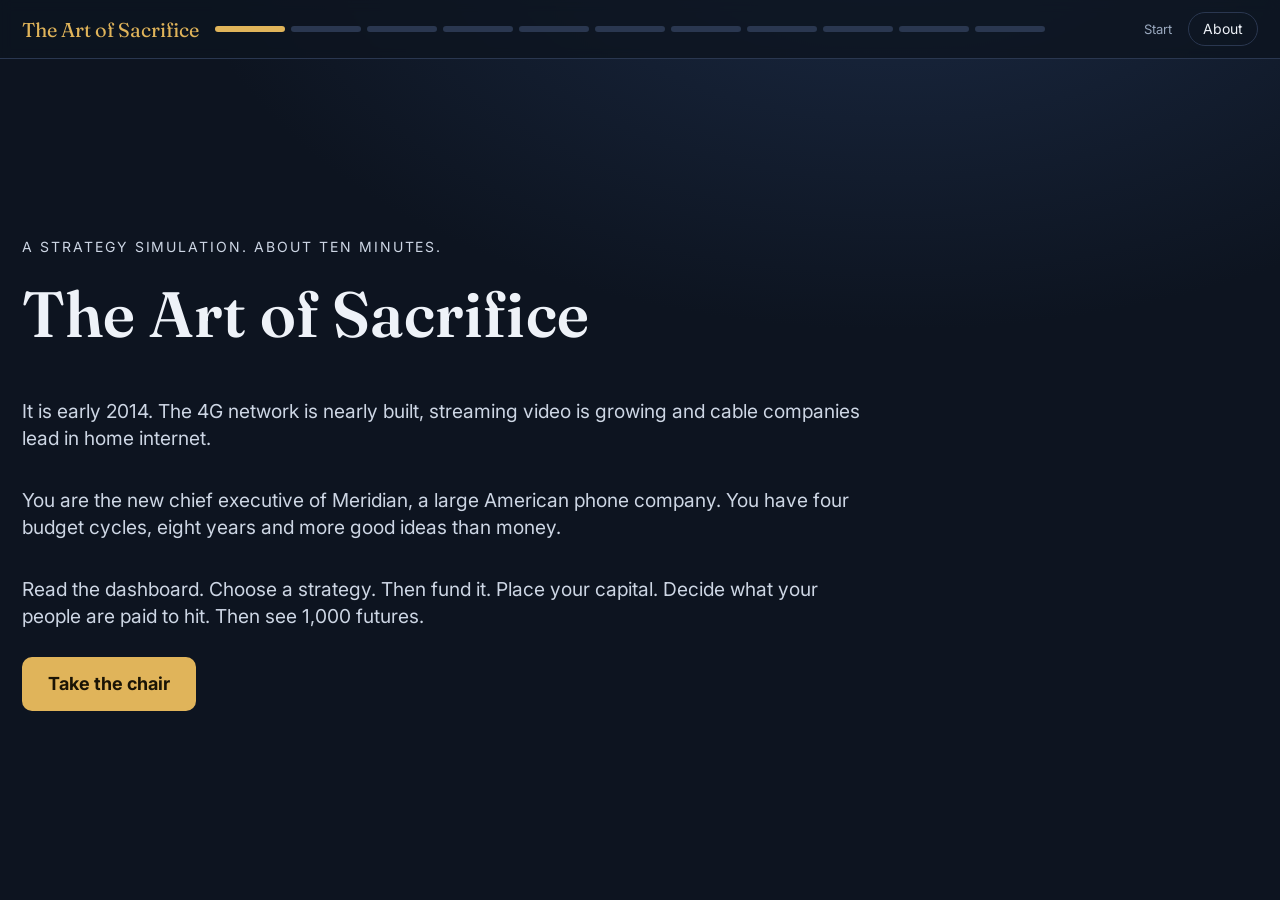
==== next/index.html @ 229cadd0 "Preview at /next: name the sacrifice each cycle, effort report Before each commit the player names t" ====
<!DOCTYPE html>
<html lang="en"><head><meta charset="utf-8"><meta name="viewport" content="width=device-width,initial-scale=1">
<title>The Art of Sacrifice</title>
<meta name="description" content="A ten minute strategy simulation. It is 2014. Choose a strategy for a telecom, fund it, choose what to measure, and see 1,000 futures.">
<link rel="preconnect" href="https://fonts.googleapis.com"><link rel="preconnect" href="https://fonts.gstatic.com" crossorigin>
<link href="https://fonts.googleapis.com/css2?family=Fraunces:opsz,wght@9..144,500;9..144,600&family=Inter:wght@400;500;600;700&display=swap" rel="stylesheet">
<style>:root{--bg:#0d1420;--panel:#141d2d;--panel2:#1a2538;--line:#2a3750;--ink:#eef2f8;--mute:#9aa8be;--brass:#e0b45a;--cy:#5cc8e8;--red:#ef6a5a;--green:#6fd08c;--amber:#f0a94a}
*{box-sizing:border-box}html,body{margin:0;height:100%}
body{background:radial-gradient(1200px 700px at 70% -10%,#1b2a44 0,var(--bg) 60%);color:var(--ink);font:16px/1.45 Inter,system-ui,sans-serif;-webkit-font-smoothing:antialiased}
h1,h2,h3{font-family:Fraunces,Georgia,serif;font-weight:600;margin:0 0 .4em;letter-spacing:.2px}
h1{font-size:clamp(34px,5vw,68px);line-height:1.02}h2{font-size:clamp(22px,2.2vw,32px)}h3{font-size:18px}
p{margin:.4em 0}.mute{color:var(--mute)}.small{font-size:13px}
button{font:inherit;color:inherit;cursor:pointer}
.top{display:flex;align-items:center;gap:16px;padding:12px 22px;border-bottom:1px solid var(--line);background:rgba(13,20,32,.8);position:sticky;top:0;z-index:5;backdrop-filter:blur(6px)}
.brand{font-family:Fraunces,serif;font-size:20px;color:var(--brass);white-space:nowrap}
.dots{display:flex;gap:6px;flex:1;align-items:center;min-width:0}
.dot{height:6px;flex:1;max-width:70px;border-radius:3px;background:var(--line)}.dot.on{background:var(--brass)}.dot.done{background:#7d6a3c}
.stepname{color:var(--mute);font-size:13px;white-space:nowrap}
.ghost{background:transparent;border:1px solid var(--line);border-radius:999px;padding:6px 14px;font-size:14px}
.ghost:hover{border-color:var(--brass)}
main{max-width:1500px;margin:0 auto;padding:22px}
.hero{min-height:calc(100vh - 120px);display:grid;align-content:center;gap:18px;max-width:900px}
.hero p{font-size:clamp(17px,1.5vw,22px);color:#cdd6e4;max-width:44em}
.cta{background:var(--brass);color:#1a1405;border:0;border-radius:10px;padding:14px 26px;font-weight:700;font-size:18px;justify-self:start}
.cta:disabled{opacity:.35;cursor:not-allowed}.cta:hover:not(:disabled){filter:brightness(1.08)}
.card{background:var(--panel);border:1px solid var(--line);border-radius:14px;padding:18px}
.grid{display:grid;gap:16px}.g2{grid-template-columns:1fr 1fr}.g3{grid-template-columns:repeat(3,1fr)}.g4{grid-template-columns:repeat(4,1fr)}
.tile b{display:block;font-family:Fraunces,serif;font-size:22px;color:var(--brass);margin:2px 0}
.tile .k{font-size:13px;text-transform:uppercase;letter-spacing:.08em;color:var(--mute)}
fieldset{border:0;padding:0;margin:14px 0 0}legend{font-family:Fraunces,serif;font-size:22px;padding:0;margin-bottom:10px}
.choice{display:block;position:relative;margin:8px 0}
.choice input{position:absolute;opacity:0;inset:0;width:100%;height:100%;cursor:pointer;margin:0}
.choice span{display:block;border:1px solid var(--line);background:var(--panel2);border-radius:10px;padding:12px 14px}
.choice input:checked+span{border-color:var(--brass);box-shadow:0 0 0 1px var(--brass) inset}
.choice input:focus-visible+span{outline:2px solid var(--cy)}
.strat{cursor:pointer;text-align:left;background:var(--panel);border:1px solid var(--line);border-radius:14px;padding:18px;display:block;width:100%}
.strat.sel{border-color:var(--brass);box-shadow:0 0 0 1px var(--brass) inset}.strat h3{color:var(--brass);font-size:22px}
.strat .k{font-size:12px;text-transform:uppercase;letter-spacing:.08em;color:var(--mute);margin-top:8px}
.fb{border-left:3px solid var(--brass);padding:8px 14px;margin-top:12px;background:var(--panel2);border-radius:0 10px 10px 0}
.board{display:grid;grid-template-columns:minmax(0,1.35fr) minmax(0,1fr);gap:16px;align-items:start}
.news{display:flex;gap:14px;align-items:baseline;margin-bottom:12px;flex-wrap:wrap}
.news .yr{font-family:Fraunces,serif;font-size:26px;color:var(--brass);white-space:nowrap}
.row{display:grid;grid-template-columns:minmax(0,1fr) auto;gap:10px;align-items:center;padding:6px 0;border-top:1px solid var(--line)}
.row:first-of-type{border-top:0}.row .nm{font-weight:600}.row .nt{font-size:13px;color:var(--mute)}
.step{display:flex;align-items:center;gap:8px}
.step button{width:40px;height:40px;border-radius:10px;border:1px solid var(--line);background:var(--panel2);font-size:22px;line-height:1}
.step button:disabled{opacity:.3;cursor:not-allowed}.step .n{width:34px;text-align:center;font:600 22px Fraunces,serif}
.chips{display:flex;gap:3px;flex-wrap:wrap;margin-top:5px;min-height:12px}
.chip{width:12px;height:12px;border-radius:50%;background:var(--brass);box-shadow:0 0 6px rgba(224,180,90,.6)}
.chip.b{background:var(--red);box-shadow:0 0 6px rgba(239,106,90,.6)}
.deal{border:1px solid var(--line);background:var(--panel2);border-radius:10px;padding:9px 14px;font-weight:600;min-width:128px}
.deal.on{background:var(--brass);color:#1a1405;border-color:var(--brass)}.deal:disabled{opacity:.35;cursor:not-allowed}
.borrow{border:1px dashed var(--red);border-radius:12px;padding:4px 12px;margin-top:10px;background:rgba(239,106,90,.06)}
.borrow .row{border:0}
.meter{display:flex;justify-content:space-between;align-items:center;gap:12px;margin-top:12px;flex-wrap:wrap}
.left{font:600 20px Fraunces,serif}.left.bad{color:var(--red)}.left.ok{color:var(--green)}
.kp{display:flex;flex-wrap:wrap;gap:8px;margin-top:8px}
.kp button{border:1px solid var(--line);background:var(--panel2);border-radius:999px;padding:8px 14px;font-size:15px}
.kp button.on{background:var(--cy);color:#04202a;border-color:var(--cy);font-weight:600}
canvas{display:block;width:100%}
.stat{display:flex;justify-content:space-between;gap:10px;padding:5px 0;font-size:15px}.stat b{font-family:Fraunces,serif}
.memo{border-left:3px solid var(--line);padding:7px 12px;margin:8px 0;background:var(--panel2);border-radius:0 8px 8px 0}
.memo.fits{border-color:var(--green)}.memo.conflicts{border-color:var(--red)}
.memo .t{font-size:12px;text-transform:uppercase;letter-spacing:.08em;color:var(--mute)}
.memo.fits .t i{color:var(--green);font-style:normal}.memo.conflicts .t i{color:var(--red);font-style:normal}
.overlay{position:fixed;inset:0;background:rgba(5,9,16,.72);display:grid;place-items:center;z-index:20;padding:16px;overflow:auto}
.modal{background:var(--panel);border:1px solid var(--line);border-radius:16px;padding:22px;max-width:860px;width:100%;max-height:92vh;overflow:auto}
.bars .b{display:grid;grid-template-columns:150px 1fr 60px;gap:10px;align-items:center;margin:8px 0}
.bars .tr{height:12px;background:var(--panel2);border-radius:6px;overflow:hidden}.bars .tr i{display:block;height:100%;background:var(--brass)}
.big{font:600 clamp(48px,6vw,88px)/1 Fraunces,serif;color:var(--brass)}
.pill{display:inline-block;border:1px solid var(--line);border-radius:999px;padding:4px 12px;margin:3px 4px 3px 0;font-size:14px}
.pill.no{border-color:var(--brass);color:var(--brass)}
table{border-collapse:collapse;width:100%}th,td{text-align:left;padding:9px 10px;border-top:1px solid var(--line);vertical-align:top}th{color:var(--mute);font-weight:500;font-size:13px;text-transform:uppercase;letter-spacing:.06em}
.tl{display:grid;grid-template-columns:72px 1fr;gap:6px 14px;margin:10px 0}.tl .y{font:600 22px Fraunces,serif;color:var(--brass)}
a{color:var(--cy)}sup a{text-decoration:none;font-size:12px}
.foot{display:flex;gap:12px;justify-content:space-between;align-items:center;margin-top:18px;flex-wrap:wrap}
@media (max-width:900px){main{padding:14px}.board,.g2,.g3,.g4{grid-template-columns:1fr}.stepname{display:none}.top{padding:10px 14px;gap:10px}.brand{font-size:16px}.bars .b{grid-template-columns:110px 1fr 48px}.tl{grid-template-columns:56px 1fr}.deal{min-width:104px}}
@media (prefers-reduced-motion:reduce){*{animation:none!important;transition:none!important}}

#gave{width:100%;padding:10px 12px;border-radius:10px;border:1px solid var(--line,#444);background:transparent;color:inherit;font:inherit}#gave option{color:#111}.ef{margin-top:8px}
</style></head>
<body><header class="top"><div class="brand">The Art of Sacrifice</div><div class="dots" id="dots" aria-hidden="true"></div><div class="stepname" id="stepname"></div><button class="ghost" id="aboutBtn">About</button></header>
<main id="app"></main><div id="ov"></div>
<script>// Illustrative model of a generic telecom in 2014. Not a forecast and not a model of any real company.
const CHIP_B = 4;
const OPTS = ['fiber','wireless','enterprise','legacy','ptv','media','cable','abroad','dividend','debt'];
const DEALS = ['ptv','media','cable','abroad'];
const KPIS = ['adds','rev','margin','fcf','churn','homes','video','biz','intl','lev'];
const DEAL_COST = { ptv: 8, media: 12, cable: 10, abroad: 8 };
const START = { debt: 6, base: 11, wireless: 50, legacy: 30, divExpected: 3, borrowMax: 6 };
const Z = { fiber:0, wireless:0, enterprise:0, legacy:0, ptv:0, media:0, cable:0, abroad:0, dividend:.5, debt:.5 };
const fit = o => Object.assign({}, Z, o);
const FIT = {
  network:   fit({ fiber:1, wireless:1, enterprise:.5 }),
  bundle:    fit({ ptv:1, wireless:1, fiber:.5 }),
  content:   fit({ media:1, wireless:1, ptv:.5, fiber:.5 }),
  broadband: fit({ cable:1, fiber:1, wireless:.5 }),
  abroad:    fit({ abroad:1, wireless:1 }),
  business:  fit({ enterprise:1, wireless:1, fiber:.5 })
};
const KZ = { adds:0, rev:0, margin:0, fcf:0, churn:0, homes:0, video:0, biz:0, intl:0, lev:.5 };
const kfit = o => Object.assign({}, KZ, o);
const KFIT = {
  network:   kfit({ churn:1, homes:1, adds:.5 }),
  bundle:    kfit({ video:1, churn:1, adds:1, rev:.5, fcf:.5 }),
  content:   kfit({ rev:1, video:.5, churn:.5, adds:.5, fcf:.5 }),
  broadband: kfit({ homes:1, churn:1, rev:.5, adds:.5 }),
  abroad:    kfit({ intl:1, adds:1, rev:.5, fcf:.5 }),
  business:  kfit({ biz:1, churn:1, rev:.5 })
};
// Tuned so each strategy, fully funded and measured to match, has a similar middle result.
const P = { fiberTake: 2.0, entTake: 2.05, wGrow: .04, tvSyn: .036, mediaMu: 1.16, mediaSyn: .012, cableMu: 1.13, abroadMu: 1.14, block: .15,
            side: { 1: 1, .5: .85, 0: .65 }, dealSide: { 1: 0, .5: -.04, 0: -.10 }, unfunded: .88 };
function rng(seed){ let a = seed>>>0; return function(){ a |= 0; a = a + 0x6D2B79F5 | 0; let t = Math.imul(a ^ a>>>15, 1|a); t = t + Math.imul(t ^ t>>>7, 61|t) ^ t; return ((t ^ t>>>14)>>>0)/4294967296; }; }
function gauss(r){ let u=0,v=0; while(u===0)u=r(); while(v===0)v=r(); return Math.sqrt(-2*Math.log(u))*Math.cos(2*Math.PI*v); }
function emptyAlloc(){ const a = { borrow:0 }; OPTS.forEach(o=>a[o]=0); return a; }
function ledger(rounds){
  let debt = START.debt; const out = []; const at = { ptv:-1, media:-1, cable:-1, abroad:-1 };
  for (let t=0; t<4; t++){
    const drag = Math.floor(debt/6); let cash = 0;
    if (at.ptv>=0 && t-at.ptv>=1 && t-at.ptv<=2) cash += 1;
    ['media','cable','abroad'].forEach(d => { if (at[d]>=0 && t-at[d]>=1) cash += 1; });
    const a = rounds[t]; const owned = {}; DEALS.forEach(d => owned[d] = at[d]>=0);
    out.push({ debtStart: debt, drag, cash, base: START.base - drag + cash, owned });
    if (!a) break;
    DEALS.forEach(d => { if (a[d]>0 && at[d]<0) at[d] = t; });
    debt = Math.max(0, debt + a.borrow - a.debt);
  }
  return out;
}
function spent(a){ let s = 0; OPTS.forEach(o => s += a[o]); return s; }
function drawFuture(r){
  const four = sd => [0,1,2,3].map(()=> gauss(r)*sd);
  return { cord: r()*.30, war: r()*.05, take: Math.exp(.25*gauss(r) - .03125), ent: Math.exp(.35*gauss(r) - .06125), rates: r()*.35,
           hits: four(.3), cab: four(.12), fx: four(.28), blocked: r() < P.block };
}
function coreShare(rounds, strategy){ let c = 0, all = 0; rounds.forEach(a => OPTS.forEach(o => { all += a[o]; if (strategy && FIT[strategy][o]===1) c += a[o]; })); return all ? c/all : 0; }
function valueOf(rounds, kpis, strategy, f){
  const F = strategy ? FIT[strategy] : null, side = o => F ? P.side[F[o]] : 1, dside = o => F ? P.dealSide[F[o]] : 0;
  const funded = !strategy || coreShare(rounds, strategy) >= .5, cm = o => (F && F[o]===1 && !funded) ? P.unfunded : 1;
  let W = START.wireless, L = START.legacy, debt = START.debt, harvest = 0, divPaid = 0, divCut = false, divPenalty = 0;
  let fiberVal = 0, fiberChips = 0, entVal = 0, entChips = 0; const own = { ptv:0, media:0, cable:0, abroad:0 };
  const maturity = [1, 1, .8, .5];
  for (let t=0; t<4; t++){
    const a = rounds[t], k = kpis[t] || [], has = id => k.indexOf(id)>=0;
    let kBuild = 1; if (has('margin')) kBuild *= .85; if (has('fcf')) kBuild *= .85; if (has('rev')) kBuild *= .95;
    let take = f.take * P.fiberTake; if (has('homes')) take *= .93; if (has('churn')) take *= 1.05;
    const fEff = a.fiber * kBuild * (has('homes') ? 1.1 : 1);
    fiberChips += fEff; fiberVal += fEff * take * maturity[t] * side('fiber') * cm('fiber');
    const eEff = a.enterprise * kBuild; let et = f.ent * P.entTake; if (has('biz')) et *= 1.08;
    entChips += eEff; entVal += eEff * et * maturity[t] * side('enterprise') * cm('enterprise');
    let war = f.war; if (has('churn')) war *= .7; if (has('adds')) war *= .6;
    const w = a.wireless * kBuild * (t===2 ? 1.25 : 1);
    let g = w>=2 ? (P.wGrow*Math.min(w-2,3) + .015*Math.max(0,w-5)) * side('wireless') * cm('wireless') : -.06*(2-w);
    if (has('adds')) g -= .012;
    if (own.ptv>0 && F && F.ptv===1) g += P.tvSyn * (1.5 - 3.3*f.cord) * cm('ptv');
    if (own.media>0 && F && F.media===1) g += P.mediaSyn * cm('media');
    W *= (1 + g - war);
    L *= .78; harvest += a.legacy * .8 * (has('margin') ? 1.15 : 1);
    if (own.ptv>0){ let d = f.cord - dside('ptv'); if (has('video')) d *= .8; own.ptv *= (1-d) * (has('video') ? .975 : 1) * cm('ptv'); }
    if (own.media>0) own.media *= Math.max(.3, P.mediaMu + f.hits[t] + dside('media')) * cm('media');
    if (own.cable>0) own.cable *= Math.max(.5, P.cableMu + f.cab[t] + dside('cable') + (has('homes') ? .01 : 0)) * cm('cable');
    if (own.abroad>0) own.abroad *= Math.max(.3, P.abroadMu + f.fx[t] + dside('abroad') + (has('intl') ? .02 : 0)) * cm('abroad');
    DEALS.forEach(d => { if (a[d]>0 && own[d]===0) own[d] = DEAL_COST[d]; });
    if (a.cable>0 && f.blocked) own.cable = -1; // regulators block the deal
    divPaid += a.dividend;
    if (a.dividend < START.divExpected){ if (!divCut){ divPenalty += 3; divCut = true; } divPenalty += .3*(START.divExpected - a.dividend); }
    debt = Math.max(0, debt + a.borrow - a.debt);
  }
  let cableVal = own.cable; if (own.cable===-1) cableVal = DEAL_COST.cable - 1.5;
  if (fiberChips >= 12) fiberVal *= 1.15; if (entChips >= 8) entVal *= 1.1;
  let levN = 0; kpis.forEach(k => { if ((k||[]).indexOf('lev')>=0) levN++; }); const rs = f.rates * (1 - .2*levN/4);
  const debtPen = debt + Math.max(0, debt-10)*rs + Math.max(0, debt-14)*.8;
  const cashBack = own.cable===-1 ? 0 : 0;
  const parts = { wireless: W, fiber: fiberVal, enterprise: entVal, legacy: L + harvest, ptv: own.ptv, media: own.media, cable: cableVal, abroad: own.abroad, dividend: divPaid - divPenalty, debt: -debtPen };
  let v = cashBack; for (const p in parts) v += parts[p];
  return { v, parts, endDebt: debt };
}
const STATUS_QUO = [0,1,2,3].map(()=>Object.assign(emptyAlloc(), { wireless:2, legacy:3, dividend:3, debt:2 }));
function futures(seed, n){ const r = rng(seed); const out = []; for (let i=0;i<n;i++) out.push(drawFuture(r)); return out; }
function simulate(rounds, kpis, strategy, fut, base){
  const vals = fut.map(f => valueOf(rounds, kpis, strategy, f).v / base * 100);
  const s = vals.slice().sort((a,b)=>a-b); const q = p => s[Math.min(s.length-1, Math.floor(p*s.length))];
  return { vals, p10: q(.1), p50: q(.5), p90: q(.9), beat: vals.filter(x=>x>=100).length / vals.length };
}
function baseline(fut){ const s = fut.map(f=>valueOf(STATUS_QUO, [[],[],[],[]], null, f).v).sort((a,b)=>a-b); return s[Math.floor(s.length/2)]; }
function project(rounds, kpis){
  const R = rounds.slice(), K = kpis.slice(); const last = R[R.length-1], lk = K[K.length-1];
  while (R.length<4){ const c = Object.assign({}, last); DEALS.forEach(d=>c[d]=0); R.push(c); K.push(lk); }
  return { R, K };
}
function coherence(rounds, kpis, strategy){
  const tot = emptyAlloc(); let all = 0, borrowed = 0;
  rounds.forEach(a => { OPTS.forEach(o => { tot[o] += a[o]; all += a[o]; }); borrowed += a.borrow; });
  let f = 0; OPTS.forEach(o => f += tot[o] * FIT[strategy][o]); f = all ? f/all : 0;
  const core = coreShare(rounds, strategy);
  const sorted = OPTS.map(o=>tot[o]).sort((a,b)=>b-a); const top2 = all ? (sorted[0]+sorted[1])/all : 0;
  let kf = 0, kn = 0; kpis.forEach(k => k.forEach(id => { kf += KFIT[strategy][id]; kn++; })); kf = kn ? kf/kn : 0;
  const led = ledger(rounds); const last = rounds[3];
  const endDebt = Math.max(0, led[3].debtStart + last.borrow - last.debt);
  const bal = Math.max(0, Math.min(1, 1 - (endDebt-10)/12));
  const said_no = OPTS.filter(o => tot[o]===0);
  const pts = { fit: 45*Math.min(1, f/.85), measures: 25*kf, focus: 15*Math.min(1, top2/.6), balance: 15*bal };
  const moved = (() => { const a = rounds[0], q = STATUS_QUO[0]; let d = 0; OPTS.forEach(o => d += Math.abs(a[o]-q[o])); return d / (spent(a) + spent(q)); })();
  return { score: Math.round(pts.fit+pts.measures+pts.focus+pts.balance), pts, tot, all, borrowed, endDebt, said_no, top2, core, funded: core>=.5, moved };
}
const Model = { CHIP_B, OPTS, DEALS, KPIS, DEAL_COST, START, FIT, KFIT, P, emptyAlloc, ledger, spent, futures, simulate, baseline, project, coherence, coreShare, valueOf, STATUS_QUO, rng };
if (typeof module !== 'undefined') module.exports = Model; else globalThis.Model = Model;

const C = {
  company: 'Meridian',
  opts: {
    fiber:      { name: 'Fiber to homes', note: 'Slow to pay back. Lasts for decades.' },
    wireless:   { name: 'Wireless network and spectrum', note: 'Two chips a cycle holds your position.' },
    enterprise: { name: 'Cloud and security for business', note: 'Services for large companies. Slow to pay back.' },
    legacy:     { name: 'Legacy copper network', note: 'Cash today from a shrinking business.' },
    ptv:        { name: 'Buy the satellite TV company', note: 'Pays back 1 chip in each of the next two cycles.' },
    cable:      { name: 'Buy the cable operator', note: 'Pays back 1 chip every cycle after. Regulators may block it.' },
    abroad:     { name: 'Buy the foreign wireless carrier', note: 'Pays back 1 chip every cycle after. Its value moves with the currency.' },
    media:      { name: 'Buy the film and TV studio', note: 'Pays back 1 chip every cycle after.' },
    dividend:   { name: 'Dividend', note: 'Shareholders expect three chips a cycle.' },
    debt:       { name: 'Pay down debt', note: 'Every six chips of debt costs one chip a cycle.' }
  },
  rows: ['fiber','wireless','enterprise','legacy','ptv','cable','abroad','media','dividend','debt'],
  kpis: {
    adds:   'Postpaid net adds',
    rev:    'Revenue growth',
    margin: 'Profit margin',
    fcf:    'Free cash flow',
    churn:  'Customer churn',
    homes:  'Homes passed',
    video:  'Video subscribers',
    biz:    'Business contract value',
    intl:   'International subscribers',
    lev:    'Debt to earnings'
  },
  strategies: {
    network:   { name: 'Best network', where: 'Connectivity only, in your own territory.', how: 'The fastest and most reliable wireless and fiber.' },
    bundle:    { name: 'The bundle', where: 'Connectivity plus TV.', how: 'One bill for phone, internet and TV, at scale.' },
    content:   { name: 'Content plus distribution', where: 'Connectivity plus owned film and TV.', how: 'Exclusive content delivered over your own network.' },
    broadband: { name: 'Broadband everywhere', where: 'Home internet across the country.', how: 'Buy cable lines outside your territory and build fiber inside it.' },
    abroad:    { name: 'Go abroad', where: 'Wireless in faster growing countries.', how: 'Export what you know about running wireless networks.' },
    business:  { name: 'Business first', where: 'Large companies and governments.', how: 'Sell cloud, security and connected devices on top of the network.' }
  },
  guess: {
    q: 'Before you start. A company announces a new strategy. How much of next year’s budget should move to fund it?',
    a: [['5', 'About 5%'], ['20', 'About 20%'], ['50', 'About 50% or more']]
  },
  tiles: [
    ['Wireless', '54% of revenue', 'Subscribers are growing 1% a year. A challenger just cut its prices.'],
    ['Legacy voice and copper', '22% of revenue', 'Shrinking 9% a year.'],
    ['Home internet', 'Fiber reaches 5% of homes', 'Cable sells faster speeds in 70% of your territory.'],
    ['Television', 'Small resale business', 'Thin margins. Streaming services are growing.'],
    ['Balance sheet', 'Debt is 1.8 times earnings', 'Investment grade credit rating.'],
    ['Dividend', 'Raised 30 years in a row', 'Takes 45% of free cash flow.']
  ],
  diag: {
    q: 'What is the biggest challenge on this dashboard?',
    a: [
      ['core', 'The core is flattening while legacy shrinks, so future cash is at risk.', 'The dashboard supports this reading. Wireless is growing 1% a year and legacy is shrinking 9% a year. Together they are 76% of revenue.'],
      ['debt', 'Debt is too high, so interest costs will crowd out new investment.', 'Debt is 1.8 times earnings with an investment grade rating. The dashboard does not show a debt problem today. The core growing 1% while legacy shrinks 9% is the larger number.'],
      ['div', 'The dividend is too generous, so shareholders are draining needed capital.', 'The dividend takes 45% of free cash flow and is covered today. The core growing 1% while legacy shrinks 9% is the larger number.'],
      ['brand', 'The brand is weak, so customers will keep leaving for cheaper rivals.', 'The dashboard has no brand data. It does show the core growing 1% while legacy shrinks 9%.']
    ]
  },
  news: [
    ['2014 and 2015', 'A satellite TV company, a cable operator and a foreign wireless carrier are open to offers. A challenger carrier has dropped contracts and cut prices.'],
    ['2016 and 2017', 'A film and TV studio is now for sale. The other three sellers are still open to offers. Streaming is growing.'],
    ['2018 and 2019', 'The government is auctioning new spectrum for 5G. Wireless chips do 25% more this cycle. The studio and the foreign carrier are still for sale.'],
    ['2020 and 2021', 'Interest rates are rising. Customers want faster home internet. No companies are for sale.']
  ],
  dealRounds: { ptv: [0,1], cable: [0,1], abroad: [0,1,2], media: [1,2] },
  mck: 'McKinsey reviewed more than 1,600 US companies from 1990 to 2005. The capital a business unit received in one year had a 0.92 correlation with what it received the year before.',
  transfer: 'In your own unit, what are you funding a little of that you could stop funding?',
  timeline: [
    ['2014', 'AT&T reports $132.4 billion in revenue, $82.1 billion in total debt and dividends of $1.85 a share. In May it agrees to buy DIRECTV.', ['ar14','dtvpr']],
    ['2015', 'The DIRECTV deal closes in July. AT&T put the equity value at $48.5 billion and the total at $67.1 billion with DIRECTV debt. By then AT&T has also acquired two wireless carriers in Mexico, Iusacell and Nextel Mexico.', ['dtv8k','dtvpr','dtvclose']],
    ['2018', 'The Time Warner deal closes in June at $85.4 billion. AT&T reports net debt of $180.4 billion at the close.', ['twpr']],
    ['2020', 'AT&T records a $15.5 billion noncash impairment on its domestic video business in the fourth quarter.', ['q420']],
    ['2021', 'AT&T moves its US video business into a venture with TPG. The deal implies an enterprise value of $16.25 billion. AT&T keeps 70%.', ['tpg21']],
    ['2022', 'WarnerMedia is spun off and merged with Discovery in April. AT&T receives $40.4 billion in cash, and WarnerMedia keeps certain debt. The annual dividend goes from $2.08 to $1.11 a share. AT&T says it will step up investment in 5G and fiber, with a plan to reach 30 million fiber locations by the end of 2025.', ['wbd22','div22']],
    ['2024', 'AT&T agrees to sell its remaining 70% of DIRECTV to TPG and expects about $7.6 billion in cash payments.', ['tpg24']]
  ],
  sources: {
    ar14:  ['AT&T Inc., 2014 Annual Report, Exhibit 13 to Form 10-K', 'https://www.sec.gov/Archives/edgar/data/732717/000073271715000016/ex13.htm'],
    dtv8k: ['AT&T Inc., Form 8-K, DIRECTV merger closing, July 24, 2015', 'https://sec.gov/Archives/edgar/data/732717/000073271715000069/form8k.htm'],
    dtvpr: ['AT&T and DIRECTV merger announcement, May 18, 2014, as reported by Advanced Television', 'https://www.advanced-television.com/2014/05/19/att-acquires-directv-for-48-5bn/'],
    twpr:  ['AT&T Completes Acquisition of Time Warner Inc., June 2018, as reported by Telecompaper', 'https://www.telecompaper.com/news/atandt-completes-acquisition-of-time-warner--1248664'],
    q420:  ['AT&T Inc., Form 8-K, fourth quarter 2020 results, January 27, 2021', 'https://www.sec.gov/Archives/edgar/data/732717/000073271721000007/t-20210127.htm'],
    tpg21: ['AT&T and TPG to Form New Entity to Operate AT&T’s U.S. Video Unit, February 25, 2021', 'https://about.att.com/story/2021/video.html'],
    wbd22: ['Discovery and AT&T Close WarnerMedia Transaction, April 8, 2022, as reported by Telecompetitor', 'https://www.telecompetitor.com/att-and-discovery-close-warnermedia-transaction/'],
    div22: ['AT&T Inc., Form 8-K, February 1, 2022', 'https://www.sec.gov/Archives/edgar/data/732717/000119312522023926/d297230d8k.htm'],
    tpg24: ['AT&T Sells Remaining Stake in DIRECTV to TPG, September 30, 2024', 'https://about.att.com/story/2024/directv-to-tpg.html'],
    dtvclose: ['AT&T Completes Acquisition of DIRECTV, July 24, 2015, as reprinted by Converge Digest', 'https://convergedigest.com/at-completes-acquisition-of-directv/'],
    mck:   ['Stephen Hall, Dan Lovallo and Reinier Musters, “How to put your money where your strategy is,” McKinsey Quarterly, March 2012', 'https://mckinsey.com/capabilities/strategy-and-corporate-finance/our-insights/how-to-put-your-money-where-your-strategy-is'],
    ptw:   ['A. G. Lafley and Roger L. Martin, Playing to Win: How Strategy Really Works (Harvard Business Review Press, 2013)', ''],
    porter:['Michael E. Porter, “What Is Strategy?” Harvard Business Review, November to December 1996', ''],
    kerr:  ['Steven Kerr, “On the Folly of Rewarding A, While Hoping for B,” Academy of Management Journal 18, no. 4 (1975)', '']
  }
};
function memos(a, k, strat, ctx){
  const out = []; const has = id => k.indexOf(id)>=0; const build = a.fiber + a.wireless;
  const tag = id => Model.KFIT[strat][id]===1 ? 'fits' : (Model.KFIT[strat][id]===0 ? 'conflicts' : 'neutral');
  if (has('margin')) out.push(['margin', build>0 ? 'Regional leaders hit the margin target by slowing construction crews. Your network chips built 15% less.' : 'Leaders hit the margin target by trimming legacy upkeep costs. Legacy cash rose 15%.']);
  if (has('fcf')) out.push(['fcf', build>0 ? 'Finance pushed capital projects into next year to protect free cash flow. Your network chips built 15% less.' : 'Finance protected free cash flow. There was no network build to delay.']);
  if (has('rev')) out.push(['rev', Model.DEALS.some(d=>a[d]||ctx.owned[d]) ? 'Revenue jumped with the acquisition. Teams spent the cycle on integration and network build ran 5% slower.' : 'Sales teams chased low margin equipment revenue. Revenue grew and wireless value slipped 1%.']);
  if (has('adds')) out.push(['adds', 'Stores gave away phones to hit net adds. Subscribers rose and revenue per customer fell.']);
  if (has('churn')) out.push(['churn', 'Care teams fixed repeat problems to keep customers. Rival price cuts hurt 30% less.']);
  if (has('homes')) out.push(['homes', a.fiber>0 ? 'Crews built fiber fast, in the places where it was cheapest. Homes passed rose 10% and sign ups per home fell 7%.' : ((a.cable||ctx.owned.cable) ? 'The cable unit extended its lines to count more homes passed.' : 'You measured homes passed and funded no fiber or cable. Nobody could act on this.')]);
  if (has('video')) out.push(['video', (a.ptv||ctx.owned.ptv) ? 'Video teams discounted bundles to hold subscribers. Losses slowed 20% and each subscriber earned less.' : 'You measured video subscribers and you own no video business. Nobody could act on this.']);
  if (has('biz')) out.push(['biz', a.enterprise>0 ? 'Account teams signed long contracts with large customers. Business services earned 8% more per chip.' : 'You measured business contract value and funded no business services. Nobody could act on this.']);
  if (has('intl')) out.push(['intl', (a.abroad||ctx.owned.abroad) ? 'The foreign unit pushed hard for subscribers. Its value grew 2 points faster.' : 'You measured international subscribers and you own no foreign carrier. Nobody could act on this.']);
  if (has('lev')) out.push(['lev', a.borrow>2 ? 'Treasury objected to the borrowing. You overrode them.' : 'Treasury refinanced early. Rising rates will hurt less.']);
  return out.map(m => ({ id: m[0], text: m[1], tag: tag(m[0]) }));
}
globalThis.C = C; globalThis.memos = memos;

// Effort report: time on open decisions plus optional work. A proxy for effort, not a measure of learning.
// EF.watch(fn): fn returns the label of the decision now open, or null. EF.extra(label): one piece of optional work.
const EF = (() => {
  const items = [], opt = {}; let cur = null, fn = null, last = Date.now(), act = Date.now(), seen = new Set();
  const tick = () => {
    const n = Date.now(); let lab = null; try { lab = fn ? fn() : null; } catch (e) { }
    if (cur && lab !== cur.label) cur = null;
    if (lab && !cur) { cur = items.find((i) => i.label === lab); if (!cur) { cur = { label: lab, ms: 0, rev: 0 }; items.push(cur); } seen = new Set(); }
    if (cur && !document.hidden && n - act < 90000) cur.ms += Math.min(n - last, 2000);
    last = n;
  };
  setInterval(tick, 400);
  ['pointerdown', 'keydown', 'input'].forEach((e) => addEventListener(e, () => { act = Date.now(); }, true));
  addEventListener('click', (e) => {
    const t = e.target.closest && e.target.closest('input[type=radio],label,.pick,.pred,.chip,.pick button,.opt'); if (!t) return; tick(); if (!cur) return;
    const i = t.matches('label') ? t.querySelector('input') : t; if (!i) return;
    const k = i.name || i.dataset.k || (i.parentElement && (i.parentElement.id || i.parentElement.getAttribute('aria-label'))) || 'x';
    if (seen.has(k)) cur.rev++; else seen.add(k);
  }, true);
  const mmss = (ms) => { const s = Math.round(ms / 1000); return (s >= 60 ? Math.floor(s / 60) + ' min ' : '') + (s % 60) + ' s'; };
  const sum = () => { tick(); const d = items.filter((i) => i.ms > 400), tot = d.reduce((a, i) => a + i.ms, 0), top = d.slice().sort((a, b) => b.ms - a.ms)[0], rev = d.reduce((a, i) => a + i.rev, 0), ex = Object.entries(opt); return { d, tot, top, rev, ex }; };
  return {
    watch(f) { fn = f; }, extra(k) { opt[k] = (opt[k] || 0) + 1; }, tick, items, opt,
    html() {
      const { d, tot, top, rev, ex } = sum(); if (!d.length) return '';
      return `<h3>Effort</h3><p class="small ef">Time on decisions: <b>${mmss(tot)}</b> across ${d.length} ${d.length === 1 ? "decision" : "decisions"}. ${top ? `Longest: ${top.label} (${mmss(top.ms)}). ` : ''}Answers changed before committing: ${rev}. Optional work: ${ex.length ? ex.map(([k, n]) => `${k}${n > 1 ? ' ×' + n : ''}`).join(', ') : 'none'}.</p><p class="small ef hint">The clock runs only while a decision is open and you are active. Time is a rough stand-in for effort. It is not a measure of learning, and it is not scored.</p>`;
    },
    text() { const { d, tot, top, rev, ex } = sum(); return `Effort: ${mmss(tot)} on ${d.length} decisions${top ? `; longest ${top.label} (${mmss(top.ms)})` : ''}; answers changed before committing ${rev}; optional work: ${ex.length ? ex.map(([k, n]) => k + (n > 1 ? ' x' + n : '')).join(', ') : 'none'}`; },
  };
})();

(function(){
const M = Model, $ = s => document.querySelector(s), app = $('#app'), ov = $('#ov');
const Q = new URLSearchParams(location.search), FAST = Q.has('fast') || matchMedia('(prefers-reduced-motion:reduce)').matches;
const lc = n => n.charAt(0).toLowerCase() + n.slice(1);
const esc = s => String(s).replace(/&/g,'&amp;').replace(/</g,'&lt;');
const STEPS = ['intro','guess','diag','choose','r0','r1','r2','r3','futures','debrief','reveal'];
const NAMES = ['Start','Opening guess','Diagnose','Choose','Cycle 1','Cycle 2','Cycle 3','Cycle 4','1,000 futures','Debrief','The real case'];
let S, histDone = false;
function reset(){
  const seed = Q.has('seed') ? +Q.get('seed') : (Date.now() % 1e9);
  const fut = M.futures(seed, 1000);
  histDone = false; S = { step:'intro', guess:null, diag:null, strat:null, rounds:[], kpis:[], cur:M.emptyAlloc(), curK:[], seed, fut, base:M.baseline(fut), strip:[], memoLog:[], drawn:null, sim:null, self:null, order:shuffle(98, seed) };
}
function shuffle(n, seed){ const r = M.rng(seed+7), a = [...Array(n).keys()]; for (let i=n-1;i>0;i--){ const j = Math.floor(r()*(i+1)); [a[i],a[j]] = [a[j],a[i]]; } return a; }
const t = () => S.rounds.length;
const led = () => M.ledger(S.rounds.concat([S.cur]))[t()];
const avail = () => led().base + S.cur.borrow;
const left = () => avail() - M.spent(S.cur);
const bil = n => '$' + (n*M.CHIP_B) + ' billion';
const pct = b => (b<1 ? Math.min(99, Math.round(b*100)) : 100) + '%';
const plural = (n, w) => n + ' ' + w + (n===1 ? '' : 's');

function go(step){ S.step = step; render(); scrollTo(0,0); const h = app.querySelector('h1,h2'); if (h){ h.tabIndex = -1; h.focus({preventScroll:true}); } }
function dots(){ const i = STEPS.indexOf(S.step); $('#dots').innerHTML = STEPS.map((s,j)=>`<div class="dot ${j<i?'done':''} ${j===i?'on':''}"></div>`).join(''); $('#stepname').textContent = NAMES[i]; }
function render(){ dots(); ({intro, guess, diag, choose, futures, debrief, reveal}[S.step] || round)(); }

function intro(){
  app.innerHTML = `<section class="hero"><p class="mute" style="letter-spacing:.14em;text-transform:uppercase;font-size:14px">A strategy simulation. About ten minutes.</p>
  <h1>The Art of Sacrifice</h1>
  <p>It is early 2014. The 4G network is nearly built, streaming video is growing and cable companies lead in home internet.</p>
  <p>You are the new chief executive of ${C.company}, a large American phone company. You have four budget cycles, eight years and more good ideas than money.</p>
  <p>Read the dashboard. Choose a strategy. Then fund it. Place your capital. Decide what your people are paid to hit. Then see 1,000 futures.</p>
  <button class="cta" data-go="guess">Take the chair</button></section>`;
}
function radios(name, items, sel){ return items.map(a=>`<label class="choice"><input type="radio" name="${name}" value="${a[0]}" ${sel===a[0]?'checked':''}><span>${esc(a[1])}</span></label>`).join(''); }
function guess(){
  app.innerHTML = `<section class="card" style="max-width:820px;margin:6vh auto"><h2>One question first</h2><p class="mute">This is not scored.</p>
  <fieldset><legend>${C.guess.q}</legend>${radios('guess', C.guess.a, S.guess)}</fieldset>
  <div class="foot"><span></span><button class="cta" data-go="diag" ${S.guess?'':'disabled'}>Continue</button></div></section>`;
}
function diag(){
  const pick = C.diag.a.find(a=>a[0]===S.diag);
  app.innerHTML = `<h2>${C.company} in early 2014</h2><p class="mute">A fictional company. The figures are illustrative.</p>
  <div class="grid g3" style="margin:14px 0">${C.tiles.map(x=>`<div class="card tile"><div class="k">${x[0]}</div><b>${x[1]}</b><div>${x[2]}</div></div>`).join('')}</div>
  <div class="card"><fieldset><legend>${C.diag.q}</legend>${radios('diag', C.diag.a, S.diag)}</fieldset>
  ${pick?`<div class="fb" role="status">${pick[2]} <span class="mute">This step is not scored.</span></div>`:''}
  <div class="foot"><span></span><button class="cta" data-go="choose" ${S.diag?'':'disabled'}>Choose a strategy</button></div></div>`;
}
function choose(){
  app.innerHTML = `<h2>Where will you play, and how will you win?</h2><p class="mute">Each was a live option for a carrier in 2014. Pick one. Then you have to fund it: your score will measure whether your capital and your measures match your choice.</p>
  <div class="grid g3" style="margin:14px 0">${Object.keys(C.strategies).map(id=>{ const s=C.strategies[id]; return `<button class="strat ${S.strat===id?'sel':''}" data-strat="${id}" aria-pressed="${S.strat===id}"><h3>${s.name}</h3><div class="k">Where to play</div><div>${s.where}</div><div class="k">How to win</div><div>${s.how}</div></button>`; }).join('')}</div>
  <div class="foot"><span class="mute">Each chip you place later is ${bil(1)}.</span><button class="cta" data-go="r0" ${S.strat?'':'disabled'}>Open the first budget</button></div>`;
}
function startRound(){
  const prev = S.rounds[t()-1]; S.cur = M.emptyAlloc(); S.curGave = ''; S.gave = S.gave || [];
  if (prev){ ['fiber','wireless','enterprise','legacy','dividend','debt'].forEach(o=>S.cur[o]=prev[o]); S.curK = S.kpis[t()-1].slice();
    let over = -left(); const order = ['debt','legacy','dividend','enterprise','wireless','fiber']; let i = 0;
    while (over>0 && i<300){ const o = order[i%6]; if (S.cur[o]>0){ S.cur[o]--; over--; } i++; }
    S.cur.debt = Math.min(S.cur.debt, led().debtStart); }
}
function round(){
  const i = t(), L = led(), l = left(), nw = C.news[i], a = S.cur;
  const stepper = o => { const max = o==='debt' ? L.debtStart : 99;
    return `<div class="row"><div><div class="nm">${C.opts[o].name}</div><div class="nt">${C.opts[o].note}</div><div class="chips">${'<i class="chip"></i>'.repeat(a[o])}</div></div>
    <div class="step"><button data-dec="${o}" aria-label="Less ${C.opts[o].name}" ${a[o]<=0?'disabled':''}>&minus;</button><div class="n" id="n-${o}">${a[o]}</div><button data-inc="${o}" aria-label="More ${C.opts[o].name}" ${(l<=0||a[o]>=max)?'disabled':''}>+</button></div></div>`; };
  const deal = o => { const owned = L.owned[o], open = C.dealRounds[o].indexOf(i)>=0, on = a[o]>0;
    const lab = owned ? 'Owned' : (!open ? 'Not for sale' : (on ? 'Buying' : 'Buy for ' + M.DEAL_COST[o]));
    return `<div class="row"><div><div class="nm">${C.opts[o].name}</div><div class="nt">Costs ${M.DEAL_COST[o]} chips. ${C.opts[o].note}</div><div class="chips">${'<i class="chip"></i>'.repeat(a[o])}</div></div>
    <button class="deal ${on?'on':''}" data-deal="${o}" aria-pressed="${on}" ${(owned||!open)?'disabled':''}>${lab}</button></div>`; };
  app.innerHTML = `<div class="news"><span class="yr">${nw[0]}</span><span>${nw[1]}</span></div>
  <div class="board"><div class="card"><h2>Place your capital</h2>
    <p class="mute">You have ${plural(L.base,'chip')} this cycle. Each chip is ${bil(1)}.${L.drag?` Interest on your debt took ${plural(L.drag,'chip')}.`:''}${L.cash?` Acquired businesses added ${plural(L.cash,'chip')}.`:''}</p>
    <div class="meter" style="margin:4px 0 8px"><div class="left ${l<0?'bad':(l===0?'ok':'')}" id="left">${l<0?`Over by ${-l}. Remove chips or borrow.`:(l===0?'All capital placed':`${plural(l,'chip')} left to place`)}</div></div>
    ${C.rows.map(o=>M.DEALS.indexOf(o)>=0?deal(o):stepper(o)).join('')}
    <div class="borrow"><div class="row"><div><div class="nm">Borrow</div><div class="nt">Up to ${M.START.borrowMax} more chips this cycle. It lets you fund more and choose less.</div><div class="chips">${'<i class="chip b"></i>'.repeat(a.borrow)}</div></div>
    <div class="step"><button data-dec="borrow" aria-label="Borrow less" ${a.borrow<=0?'disabled':''}>&minus;</button><div class="n" id="n-borrow">${a.borrow}</div><button data-inc="borrow" aria-label="Borrow more" ${a.borrow>=M.START.borrowMax?'disabled':''}>+</button></div></div></div>
  </div>
  <div class="grid"><div class="card"><h3>Pay your people on three measures</h3><p class="mute small">They will hit what you measure.</p>
    <div class="kp">${M.KPIS.map(k=>`<button data-kpi="${k}" class="${S.curK.indexOf(k)>=0?'on':''}" aria-pressed="${S.curK.indexOf(k)>=0}">${C.kpis[k]}</button>`).join('')}</div></div>
    <div class="card"><h3>${C.company} territory</h3><canvas id="map" height="190"></canvas>
      <div class="stat"><span>Your strategy</span><b>${C.strategies[S.strat].name}</b></div>
      <div class="stat"><span>Debt</span><b>${bil(L.debtStart + a.borrow - a.debt)}</b></div>
      <div class="stat"><span>Companies owned</span><b>${M.DEALS.filter(d=>L.owned[d]).map(d=>({ptv:'Satellite TV',media:'Studio',cable:'Cable',abroad:'Foreign carrier'})[d]).join(', ') || 'None'}</b></div>
      ${S.strip.length?'<canvas id="strip" height="'+(34+S.strip.length*26)+'"></canvas>':''}</div>
    <div class="card"><h3>Name the sacrifice</h3><p class="mute small">Before you commit: what is the main thing you are giving up this cycle?</p>
      <select id="gave" name="gave" aria-label="What you are giving up this cycle"><option value="">Choose one</option>${C.rows.map(o=>`<option value="${o}" ${S.curGave===o?'selected':''}>${C.opts[o].name}</option>`).join('')}<option value="none" ${S.curGave==='none'?'selected':''}>Nothing. I am funding some of everything.</option></select></div>
    <button class="cta" id="commit" data-commit="1" ${(l===0&&S.curK.length===3&&S.curGave)?'':'disabled'} style="justify-self:stretch">${l!==0?'Place all your capital':(S.curK.length!==3?'Pick three measures':(!S.curGave?'Name the sacrifice':'Commit this cycle'))}</button>
  </div></div>`;
  drawMap(); if (S.strip.length) drawStrip($('#strip'), S.strip);
}
function ctx2d(c){ const d = Math.min(2, devicePixelRatio||1), w = c.clientWidth, h = +c.getAttribute('height'); c.width = w*d; c.height = h*d; c.style.height = h+'px'; const x = c.getContext('2d'); x.scale(d,d); return [x,w,h]; }
function drawMap(){
  const c = $('#map'); if (!c) return; const [x,w,h] = ctx2d(c); const all = S.rounds.concat([S.cur]);
  let fib = 0, wl = 0; all.forEach(a=>{ fib += a.fiber; wl += a.wireless; }); const lit = Math.min(98, Math.round(fib*3.3));
  const cols = 14, rows = 7, gx = w/(cols+.5), gy = (h-20)/(rows+.3), r = Math.min(gx,gy)*.28, age = all.length;
  const litSet = new Set(S.order.slice(0, lit)); const glow = Math.min(1, wl/(all.length*4));
  for (let j=0;j<rows;j++) for (let i=0;i<cols;i++){ const id = j*cols+i, cx = gx*(i+.6+(j%2)*.5), cy = gy*(j+.65);
    if (glow>0 && id%5===2){ x.beginPath(); x.arc(cx,cy,r*(2.2+glow*1.8),0,7); x.strokeStyle = `rgba(92,200,232,${.12+glow*.4})`; x.lineWidth = 1.2; x.stroke(); }
    x.beginPath(); x.arc(cx,cy,r,0,7);
    if (litSet.has(id)){ x.shadowColor = '#f0a94a'; x.shadowBlur = 10; x.fillStyle = '#f5c26b'; } else { x.shadowBlur = 0; x.fillStyle = `rgba(150,165,190,${Math.max(.12,.42-age*.07)})`; }
    x.fill(); x.shadowBlur = 0; }
  x.font = '12px Inter'; x.fillStyle = '#9aa8be'; x.fillText('Amber is fiber. Rings are wireless. Grey is copper.', 4, h-3);
}
const AX = [55, 185];
function drawStrip(c, strip){
  const [x,w,h] = ctx2d(c); const px = v => 78 + (Math.max(AX[0],Math.min(AX[1],v))-AX[0])/(AX[1]-AX[0])*(w-90);
  x.font = '12px Inter'; x.fillStyle = '#9aa8be'; x.fillText('Value at the end of 2021 if you repeat this cycle. 100 is status quo.', 0, 12);
  x.strokeStyle = '#9aa8be'; x.setLineDash([3,3]); x.beginPath(); x.moveTo(px(100),18); x.lineTo(px(100),h); x.stroke(); x.setLineDash([]);
  strip.forEach((s,i)=>{ const y = 34+i*26; x.fillStyle = '#9aa8be'; x.fillText('Cycle '+(i+1), 0, y+4);
    x.fillStyle = 'rgba(224,180,90,.35)'; x.fillRect(px(s.p10), y-6, Math.max(2,px(s.p90)-px(s.p10)), 12);
    x.fillStyle = '#e0b45a'; x.fillRect(px(s.p50)-1.5, y-9, 3, 18); x.fillStyle = '#eef2f8'; x.fillText(Math.round(s.p50), Math.min(w-22, px(s.p90)+6), y+4); });
}
function commit(){
  const L = led(), a = Object.assign({}, S.cur), k = S.curK.slice(), i = t();
  const ms = memos(a, k, S.strat, L); S.memoLog.push(ms); S.rounds.push(a); S.kpis.push(k); (S.gave = S.gave || []).push({ o: S.curGave, chips: S.curGave==='none' ? null : a[S.curGave] });
  const P = M.project(S.rounds, S.kpis); const sim = M.simulate(P.R, P.K, S.strat, S.fut, S.base); S.strip.push(sim);
  ov.innerHTML = `<div class="overlay"><div class="modal" role="dialog" aria-modal="true" aria-labelledby="mh"><h2 id="mh" tabindex="-1">What your people did in ${C.news[i][0]}</h2>
  ${ms.map(m=>`<div class="memo ${m.tag}"><div class="t">${C.kpis[m.id]} ${m.tag==='fits'?'<i>Fits your strategy</i>':(m.tag==='conflicts'?'<i>Works against your strategy</i>':'')}</div>${m.text}</div>`).join('')}
  <canvas id="strip2" height="${34+S.strip.length*26}" style="margin-top:14px"></canvas>
  <div class="foot"><span class="mute small">The bar runs from the 10th to the 90th percentile of 1,000 futures.</span><button class="cta" data-next="1">${i<3?'Next cycle':'Run 1,000 futures'}</button></div></div></div>`;
  drawStrip($('#strip2'), S.strip); $('#mh').focus();
}
function next(){ ov.innerHTML = ''; if (t()<4){ startRound(); go('r'+t()); } else { S.sim = M.simulate(S.rounds, S.kpis, S.strat, S.fut, S.base); go('futures'); } }

function dice(f){
  const o = [['Customers leaving pay TV', f.cord<.14?'slowly':(f.cord<.25?'steadily':'fast')], ['Wireless price war', f.war<.017?'mild':(f.war<.034?'moderate':'severe')],
    ['Fiber sign ups', f.take<.87?'low':(f.take<1.15?'typical':'high')], ['Interest rates', f.rates<.12?'barely rose':(f.rates<.24?'rose':'rose sharply')]];
  const any = o => S.rounds.some(a=>a[o]>0), avg = x => x.reduce((p,c)=>p+c,0)/4;
  if (any('enterprise')) o.push(['Business demand', f.ent<.8?'low':(f.ent<1.15?'typical':'high')]);
  if (any('cable')) o.push(['Cable deal', f.blocked?'blocked by regulators':'approved']);
  if (any('abroad')) o.push(['Foreign currency', avg(f.fx)<-.07?'fell':(avg(f.fx)<.07?'held':'rose')]);
  if (S.rounds.some(a=>a.media>0)){ const m = avg(f.hits); o.push(['Studio releases', m<-.07?'missed':(m<.07?'were mixed':'were hits')]); }
  return o;
}
function futures(){
  const s = S.sim;
  app.innerHTML = `<h2>Your plan in 1,000 futures</h2><p class="mute">Each dot is one possible end of 2021. The futures differ in how fast customers leave pay TV, how hard rivals cut prices, how many homes and businesses sign up, how far rates rise, how currencies move, how the studio performs and whether regulators block the cable deal.</p>
  <div class="card"><canvas id="hist" height="330"></canvas>
  <div class="grid g4" style="margin-top:10px"><div class="tile"><div class="k">Weak future, 10th percentile</div><b>${Math.round(s.p10)}</b></div><div class="tile"><div class="k">Middle future</div><b>${Math.round(s.p50)}</b></div><div class="tile"><div class="k">Strong future, 90th percentile</div><b>${Math.round(s.p90)}</b></div><div class="tile"><div class="k">Beat the status quo plan</div><b>${pct(s.beat)}</b></div></div>
  <div id="drawbox" class="fb" style="display:none" role="status"></div>
  <div class="foot"><span class="mute small">100 is the middle result of the status quo plan: hold wireless, maintain copper, pay the dividend, pay down debt.</span><span><button class="cta" id="drawBtn" data-draw="1">Draw your future</button> <button class="cta" id="toDeb" data-go="debrief" style="display:none">Debrief</button></span></div></div>`;
  animHist(); if (S.drawn!=null) showDraw();
}

function animHist(){
  const c = $('#hist'), [x,w,h] = ctx2d(c), s = S.sim, binW = 4, nb = Math.ceil((AX[1]-AX[0])/binW), counts = new Array(nb).fill(0);
  const raw = s.vals.map(v=>{ const b = Math.max(0, Math.min(nb-1, Math.floor((v-AX[0])/binW))); return [b, counts[b]++]; });
  const mx = Math.max.apply(null, counts), bw = (w-20)/nb; let d = 14, cols = 1;
  for (; d>2; d-=.5){ cols = Math.max(1, Math.floor((bw-2)/d)); if (Math.ceil(mx/cols)*d <= h-56) break; }
  const rr = d*.4, pos = raw.map(r=>[r[0], Math.floor(r[1]/cols), r[1]%cols]);
  const cxOf = q => 10 + q[0]*bw + (bw-cols*d)/2 + (q[2]+.5)*d, cyOf = q => h-32-(q[1]+.5)*d;
  const px = v => 10 + (v-AX[0])/binW*bw; const start = performance.now(), dur = (FAST || histDone) ? 0 : 2200;
  function frame(now){ const p = dur ? Math.min(1,(now-start)/dur) : 1; x.clearRect(0,0,w,h);
    x.strokeStyle = '#2a3750'; x.beginPath(); x.moveTo(0,h-28); x.lineTo(w,h-28); x.stroke();
    x.font = '12px Inter'; x.fillStyle = '#9aa8be'; for (let v=60; v<=180; v+=20){ x.fillText(v, px(v)-8, h-10); }
    x.setLineDash([4,4]); x.strokeStyle = '#9aa8be'; x.beginPath(); x.moveTo(px(100),10); x.lineTo(px(100),h-28); x.stroke(); x.setLineDash([]); x.fillText('Status quo', px(100)+6, 20);
    const n = Math.floor(p*pos.length);
    for (let i=0;i<n;i++){ const cx = cxOf(pos[i]), cy = cyOf(pos[i]); x.beginPath(); x.arc(cx,cy,rr,0,7); x.fillStyle = pos[i][0]*binW+AX[0] >= 100 ? 'rgba(224,180,90,.85)' : 'rgba(154,168,190,.7)'; x.fill(); }
    if (S.drawn!=null && p===1){ const cx = cxOf(pos[S.drawn]), cy = cyOf(pos[S.drawn]); x.beginPath(); x.arc(cx,cy,rr+5,0,7); x.strokeStyle = '#5cc8e8'; x.lineWidth = 3; x.stroke(); x.beginPath(); x.arc(cx,cy,rr+1,0,7); x.fillStyle = '#5cc8e8'; x.fill(); x.lineWidth = 1; }
    if (p<1) requestAnimationFrame(frame); }
  requestAnimationFrame(frame);
}
function draw(){ const r = M.rng(S.seed+99); S.drawn = Math.floor(r()*1000); showDraw(); histDone = true; animHist(); }
function showDraw(){
  const v = S.sim.vals[S.drawn], f = S.fut[S.drawn], b = $('#drawbox'); if (!b) return;
  const rank = Math.round(S.sim.vals.filter(z=>z<=v).length/10);
  b.style.display = 'block'; b.innerHTML = `<b>Your future: ${Math.round(v)}.</b> That is the ${ord(rank)} percentile of your own 1,000. ${dice(f).map(d=>`${d[0]}: ${d[1]}.`).join(' ')}`;
  $('#drawBtn').style.display = 'none'; $('#toDeb').style.display = '';
}
function ord(n){ n = Math.max(1, Math.min(99, n)); const s = ['th','st','nd','rd'], v = n%100; return n + (s[(v-20)%10] || s[v] || s[0]); }

function moves(co){
  const out = [], cyc = a => a.length===1 ? 'cycle '+a[0] : 'cycles '+a.slice(0,-1).join(', ')+' and '+a[a.length-1];
  const bad = []; S.rounds.forEach((a,i)=>{ if ((a.fiber+a.wireless+a.enterprise)>2 && (S.kpis[i].indexOf('margin')>=0 || S.kpis[i].indexOf('fcf')>=0)) bad.push(i+1); });
  if (bad.length) out.push(`In ${cyc(bad)} you funded the network and paid your people on margin or cash flow. They slowed the build to hit the measure.`);
  if (co.borrowed>0){ const drag = M.ledger(S.rounds).reduce((p,l)=>p+l.drag,0); out.push(`You borrowed ${plural(co.borrowed,'chip')} over four cycles. Interest took ${plural(drag,'chip')} of your capital. You ended with ${bil(co.endDebt)} of debt.`); }
  const cut = []; S.rounds.forEach((a,i)=>{ if (a.dividend<M.START.divExpected) cut.push(i+1); });
  if (cut.length) out.push(`You paid less than the expected dividend in ${cyc(cut)}. Shareholders marked the company down, and the chips went elsewhere.`);
  M.DEALS.forEach(o=>{ S.rounds.forEach((a,i)=>{ if (a[o]>0 && M.FIT[S.strat][o]===0) out.push(`In cycle ${i+1} you chose to ${lc(C.opts[o].name)}. Your stated strategy was ${C.strategies[S.strat].name}.`); }); });
  const dead = []; S.memoLog.forEach((ms,i)=>ms.forEach(m=>{ if (/Nobody could act/.test(m.text)) dead.push(i+1); }));
  if (dead.length) out.push(`In ${cyc([...new Set(dead)])} one of your three measures tracked a business you had not funded.`);
  if (!out.length) out.push('Your capital and your measures pointed the same way in every cycle.');
  return out.slice(0,4);
}
function debrief(){
  const co = M.coherence(S.rounds, S.kpis, S.strat); S.co = co;
  if (!S.self){ app.innerHTML = `<section class="card" style="max-width:760px;margin:8vh auto"><h2>Before the debrief</h2><fieldset><legend>How well did your capital match your strategy?</legend>${radios('self', [['hi','Closely'],['mid','Partly'],['lo','Loosely']], null)}</fieldset></section>`; return; }
  const v = S.sim.vals[S.drawn], good = v>=100, coh = co.score>=70;
  const quad = (coh?'Aligned plan. ':'Unaligned plan. ') + (good?'Good draw.':'Bad draw.');
  const funded = M.OPTS.filter(o=>co.tot[o]>0), g = C.guess.a.find(a=>a[0]===S.guess), st = C.strategies[S.strat];
  const coreNames = M.OPTS.filter(o=>M.FIT[S.strat][o]===1).map(o=>lc(C.opts[o].name));
  const bar = (n, v, max) => `<div class="b"><span>${n}</span><div class="tr"><i style="width:${Math.round(v/max*100)}%"></i></div><span>${Math.round(v)} of ${max}</span></div>`;
  const n1 = Object.keys(C.sources).indexOf('mck')+1;
  app.innerHTML = `<h2>Debrief</h2>
  <div class="grid g2"><div class="card"><div class="tile"><div class="k">Share of your capital that went to your strategy</div></div><div class="big">${Math.round(co.core*100)}%</div>
    <p>You chose ${st.name}. Its core is ${coreNames.join(' and ')}. ${co.funded ? 'You funded it.' : 'It got less than half your capital. In this model a strategy that is announced and not funded earns less on every core chip.'}</p>
    <p class="mute">You rated the match as ${({hi:'close',mid:'partial',lo:'loose'})[S.self]}. Alignment score: <b style="color:var(--ink)">${co.score} of 100</b>. It measures fit between your strategy, your capital and your measures. It does not say which strategy is right.</p>
    <div class="bars">${bar('Capital fits strategy', co.pts.fit, 45)}${bar('Measures fit', co.pts.measures, 25)}${bar('Focus', co.pts.focus, 15)}${bar('Balance sheet', co.pts.balance, 15)}</div></div>
   <div class="card"><h3>${quad}</h3>
    <p>Your plan beat the status quo plan in ${pct(S.sim.beat)} of 1,000 futures. The future you drew came in at ${Math.round(v)}.</p>
    <h3 style="margin-top:14px">What you said no to</h3><div>${co.said_no.length ? co.said_no.map(o=>`<span class="pill no">${C.opts[o].name}</span>`).join('') : '<span class="pill">Nothing. You funded all ten.</span>'}</div>
    <h3 style="margin-top:14px">What you funded</h3><div>${funded.map(o=>`<span class="pill">${C.opts[o].name}: ${co.tot[o]}</span>`).join('')}</div>
    <p class="mute" style="margin-top:10px">At the start you said ${g[1].toLowerCase()} of a budget should move to fund a new strategy. Your first budget moved ${Math.round(co.moved*100)}% away from the status quo plan. ${C.mck}<sup><a href="${C.sources.mck[1]}" target="_blank" rel="noopener">[${n1}]</a></sup></p></div></div>
  <div class="card" style="margin-top:16px"><h3>What you said you were giving up</h3>${(S.gave||[]).length ? S.gave.map((g,i)=>`<div class="memo">${C.news[i][0]}. You said: <b>${g.o==='none' ? 'nothing' : lc(C.opts[g.o].name)}</b>. ${g.o==='none' ? `You funded ${M.OPTS.filter(o=>S.rounds[i][o]>0).length} of ${M.OPTS.length} lines that cycle.` : (g.chips>0 ? `You still put ${plural(g.chips,'chip')} there.` : 'You put no chips there.')}</div>`).join('') : '<p class="mute">Not recorded.</p>'}${EF.html()}</div>
  <div class="card" style="margin-top:16px"><h3>Your moves</h3>${moves(co).map(m=>`<div class="memo">${m}</div>`).join('')}
    <p style="margin-top:14px"><b>${C.transfer}</b></p>
    <div class="foot"><button class="ghost" data-about="1">How the score and the model work</button><button class="cta" data-go="reveal">See the real case</button></div></div>`;
}
function reveal(){
  const sup = ks => ks.map(k=>{ const n = Object.keys(C.sources).indexOf(k)+1; return `<sup><a href="${C.sources[k][1]}" target="_blank" rel="noopener">[${n}]</a></sup>`; }).join('');
  const own = o => { const i = S.rounds.findIndex(a=>a[o]>0); return i>=0 ? 'Bought in cycle '+(i+1) : 'Passed'; };
  const co = S.co || M.coherence(S.rounds, S.kpis, S.strat); const cut = S.rounds.some(a=>a.dividend<M.START.divExpected);
  app.innerHTML = `<h2>A real company sat at this table in 2014</h2>
  <p class="mute">This is the public record of AT&amp;T. The simulation is a generic model. It does not show what AT&amp;T would have earned on another path.</p>
  <div class="grid g2" style="margin-top:14px"><div class="card"><h3>The record</h3><div class="tl">${C.timeline.map(e=>`<div class="y">${e[0]}</div><div>${esc(e[1])}${sup(e[2])}</div>`).join('')}</div></div>
  <div class="card"><h3>Side by side</h3><table><tr><th></th><th>You</th><th>AT&amp;T</th></tr>
   <tr><td>Satellite TV</td><td>${own('ptv')}</td><td>Bought DIRECTV in 2015</td></tr>
   <tr><td>Film and TV studio</td><td>${own('media')}</td><td>Bought Time Warner in 2018</td></tr>
   <tr><td>Cable operator</td><td>${own('cable')}</td><td>Did not buy one</td></tr>
   <tr><td>Foreign carrier</td><td>${own('abroad')}</td><td>Had acquired two wireless carriers in Mexico by July 2015</td></tr>
   <tr><td>Debt</td><td>${bil(M.START.debt)} to ${bil(co.endDebt)}</td><td>$82.1 billion total debt in 2014. $180.4 billion net debt in June 2018.</td></tr>
   <tr><td>Dividend</td><td>${cut?'Paid less than expected at least once':'Paid in full every cycle'}</td><td>$1.85 a share in 2014. $2.08 before the 2022 change. $1.11 after.</td></tr>
   <tr><td>Later</td><td>${co.said_no.length ? 'Said no to ' + plural(co.said_no.length,'option') : 'Funded all ten options'}</td><td>Exited satellite TV and the studio between 2021 and 2024 and named 5G and fiber as its focus.</td></tr></table>
   <p class="mute small" style="margin-top:10px">Sources are numbered and listed under About. Total debt and net debt are different measures.</p>
   <div class="foot"><button class="ghost" data-about="1">About and sources</button><button class="cta" data-again="1">Play again</button></div></div></div>`;
}
function about(){
  const src = Object.keys(C.sources).map((k,i)=>{ const s = C.sources[k]; return `<li>${esc(s[0])}${s[1]?`. <a href="${s[1]}" target="_blank" rel="noopener">Link</a>`:''}</li>`; }).join('');
  ov.innerHTML = `<div class="overlay"><div class="modal" role="dialog" aria-modal="true" aria-labelledby="ah"><h2 id="ah" tabindex="-1">About this simulation</h2>
  <h3>What is real</h3><p>The final screen reports AT&amp;T's public record from company filings and press releases. Every figure there has a numbered source below.</p>
  <h3>What is modeled</h3><p>${C.company} is fictional. Its dashboard, the chip values, the deal terms and the 1,000 futures are an illustrative model written for this demo. The model is not a forecast and not a model of AT&amp;T. Your budget each cycle does not vary by future.</p>
  <h3>The model rewards alignment, by design</h3><p>Each of the six strategies has a similar middle result when it is fully funded and its measures match. That is a design choice. It treats the questions of 2014 as open, and the model does not use what happened afterward. An option earns its full return when it is core to your strategy, 85% when it supports the strategy and 65% as a side bet. A strategy that gets less than half your capital earns 12% less on its core options. Other assumptions: fiber and business services return about twice their cost when they have time to mature. Wireless needs two chips a cycle to hold its value. Legacy spending returns less than it costs. Pay TV loses up to 30% of its value each cycle. Regulators block the cable deal in 15% of futures. Debt above ten chips gets more expensive when rates rise. Cutting the dividend costs value once and frees capital after that.</p>
  <h3>How your people respond</h3><p>The staff responses are illustrative. They follow the pattern Steven Kerr described in 1975: people do what is rewarded.</p>
  <h3>How the score works</h3><p>Capital fits strategy, 45 points. Measures fit strategy, 25 points. Focus, 15 points, full marks when your two largest uses take 60% of capital. Balance sheet, 15 points. The fit tables are the author's judgment, built on the strategy cascade in Playing to Win and on Porter's argument that strategy requires trade-offs. Strategy has no computable right answer, and reasonable people would weight these differently.</p>
  <h3>Sources</h3><ol>${src}</ol>
  <p class="mute small">Built by José Antonio Bowen with Claude Fable 5.2 as a ten minute demo for <a href="https://weteachwithai.com/vibe-coding/" target="_blank" rel="noopener">weteachwithai.com</a>. No tracking. Nothing you enter leaves this page.</p>
  <div class="foot"><span></span><button class="cta" data-close="1">Close</button></div></div></div>`;
  $('#ah').focus();
}
document.addEventListener('click', e => {
  const b = e.target.closest('button'); if (!b) return; const d = b.dataset;
  if (d.go){ if (d.go==='r0') startRound(); go(d.go); }
  else if (d.strat){ S.strat = d.strat; render(); }
  else if (d.inc){ const o = d.inc; if (o==='borrow'){ if (S.cur.borrow<M.START.borrowMax) S.cur.borrow++; } else if (left()>0) S.cur[o]++; render(); }
  else if (d.dec){ if (S.cur[d.dec]>0) S.cur[d.dec]--; render(); }
  else if (d.deal){ S.cur[d.deal] = S.cur[d.deal] ? 0 : M.DEAL_COST[d.deal]; render(); }
  else if (d.kpi){ const i = S.curK.indexOf(d.kpi); if (i>=0) S.curK.splice(i,1); else if (S.curK.length<3) S.curK.push(d.kpi); render(); }
  else if (d.commit){ if (left()===0 && S.curK.length===3 && S.curGave) commit(); }
  else if (d.next) next();
  else if (d.draw) draw();
  else if (d.about || b.id==='aboutBtn') about();
  else if (d.close) ov.innerHTML = '';
  else if (d.again){ reset(); go('intro'); }
});
document.addEventListener('change', e => { const i = e.target; if (i.name==='guess'){ S.guess = i.value; render(); } if (i.name==='diag'){ S.diag = i.value; render(); } if (i.name==='self'){ S.self = i.value; render(); } if (i.name==='gave'){ S.curGave = i.value; render(); } });
document.addEventListener('keydown', e => { if (e.key==='Escape' && ov.querySelector('[data-close]')) ov.innerHTML = ''; });
let rz; addEventListener('resize', ()=>{ clearTimeout(rz); rz = setTimeout(()=>{ if (/^r\d/.test(S.step)){ drawMap(); if ($('#strip')) drawStrip($('#strip'), S.strip); } if (S.step==='futures') animHist(); }, 150); });
EF.watch(() => { if (ov.innerHTML) return null; const s = S.step; return s==='guess' ? 'Opening guess' : s==='diag' ? 'Diagnosis' : s==='choose' ? 'Choosing a strategy' : /^r\d/.test(s) ? 'Capital cycle ' + (+s[1]+1) : (s==='debrief' && !S.self) ? 'Rating your own plan' : null; });
reset(); render();
window.__demo = { state: () => S, go, model: M,
  play(plan){ S.guess = plan.guess||'all'; S.diag = plan.diag||'core'; S.strat = plan.strat; S.gave = []; S.rounds = []; S.kpis = []; S.strip = []; S.memoLog = [];
    plan.rounds.forEach((a,i)=>{ S.cur = Object.assign(M.emptyAlloc(), a); S.curK = plan.kpis[i] || plan.kpis[0]; S.curGave = (plan.gave && plan.gave[i]) || 'none'; if (left()!==0) throw new Error('round '+i+' left '+left()); commit(); ov.innerHTML = ''; });
    S.sim = M.simulate(S.rounds, S.kpis, S.strat, S.fut, S.base); go('futures'); } };
})();
</script></body></html>
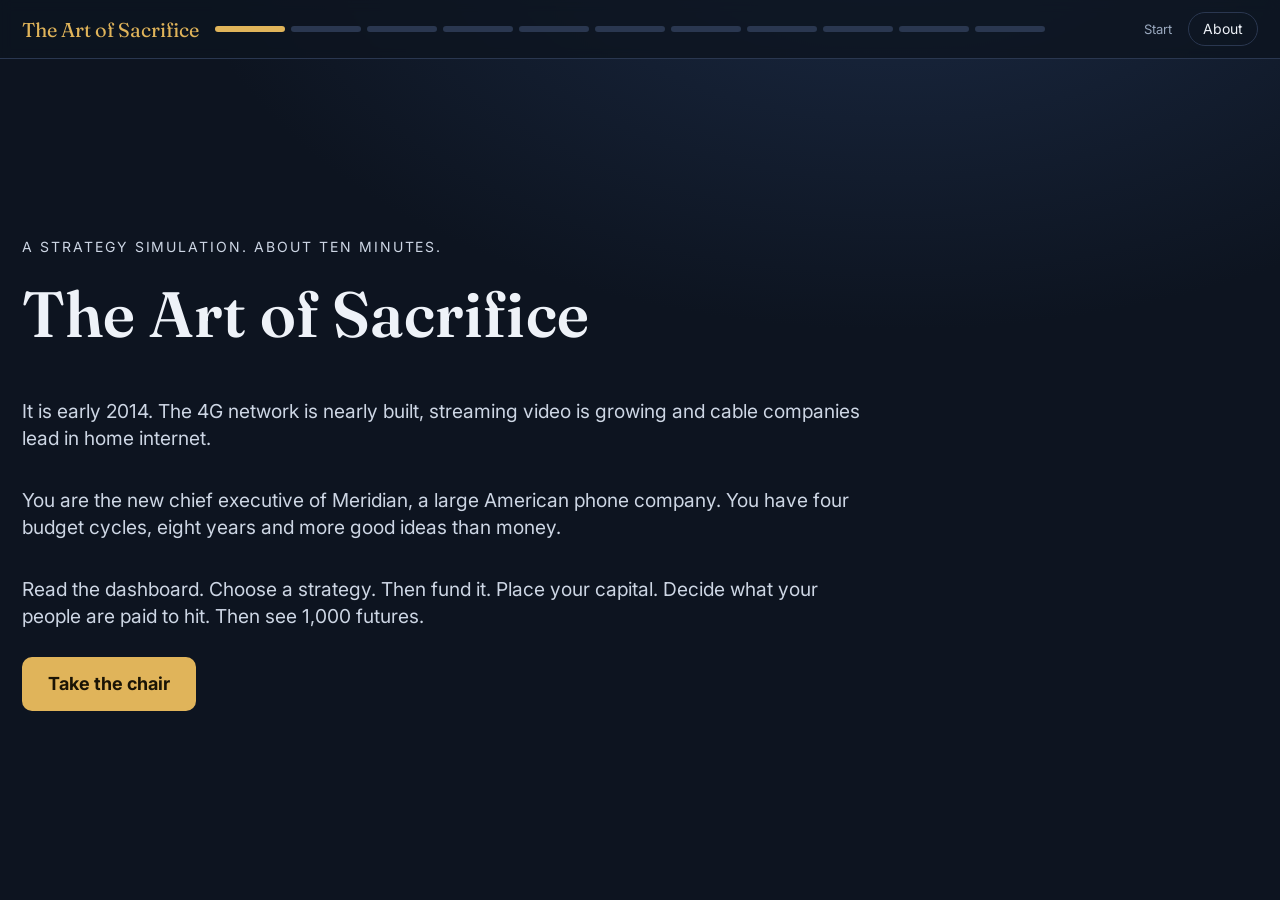
==== commit 867bb8fd: "Preview at /next: effort report in the debrief The debrief reports time on open decisions and option" ====
--- a/next/index.html
+++ b/next/index.html
@@ -340,7 +340,7 @@
     watch(f) { fn = f; }, extra(k) { opt[k] = (opt[k] || 0) + 1; }, tick, items, opt,
     html() {
       const { d, tot, top, rev, ex } = sum(); if (!d.length) return '';
-      return `<h3>Effort</h3><p class="small ef">Time on decisions: <b>${mmss(tot)}</b> across ${d.length} ${d.length === 1 ? "decision" : "decisions"}. ${top ? `Longest: ${top.label} (${mmss(top.ms)}). ` : ''}Answers changed before committing: ${rev}. Optional work: ${ex.length ? ex.map(([k, n]) => `${k}${n > 1 ? ' ×' + n : ''}`).join(', ') : 'none'}.</p><p class="small ef hint">The clock runs only while a decision is open and you are active. Time is a rough stand-in for effort. It is not a measure of learning, and it is not scored.</p>`;
+      return `<h3>Effort</h3><p class="small ef">Time on decisions: <b>${mmss(tot)}</b> across ${d.length} ${d.length === 1 ? "decision" : "decisions"}. ${top ? `Longest: ${top.label} (${mmss(top.ms)}). ` : ''}Answers changed before committing: ${rev}. Optional work: ${ex.length ? ex.map(([k, n]) => `${k}${n > 1 ? ' ×' + n : ''}`).join(', ') : 'none'}.</p><p class="small ef hint">The clock runs only while a decision is open and you are active. Time is a very rough stand-in for effort. It is not a measure of learning, and it is not scored.</p>`;
     },
     text() { const { d, tot, top, rev, ex } = sum(); return `Effort: ${mmss(tot)} on ${d.length} decisions${top ? `; longest ${top.label} (${mmss(top.ms)})` : ''}; answers changed before committing ${rev}; optional work: ${ex.length ? ex.map(([k, n]) => k + (n > 1 ? ' x' + n : '')).join(', ') : 'none'}`; },
   };
